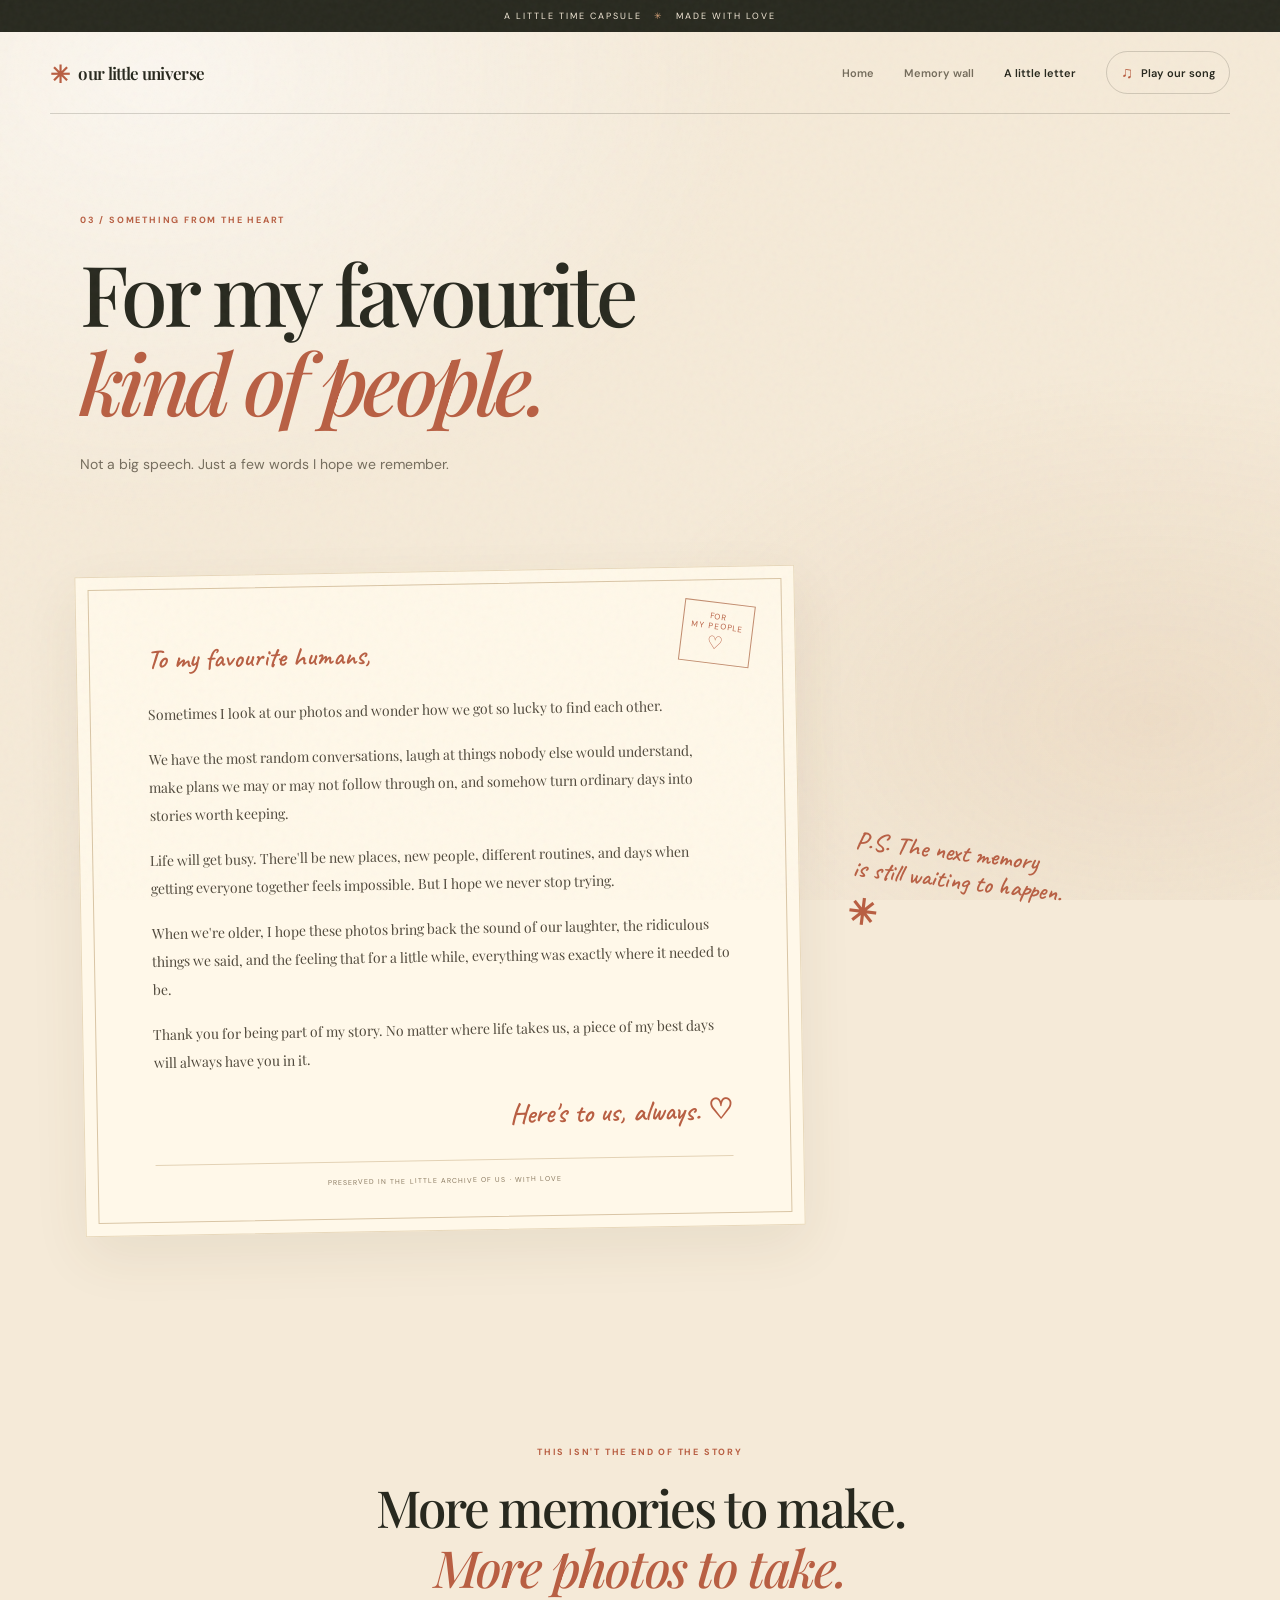
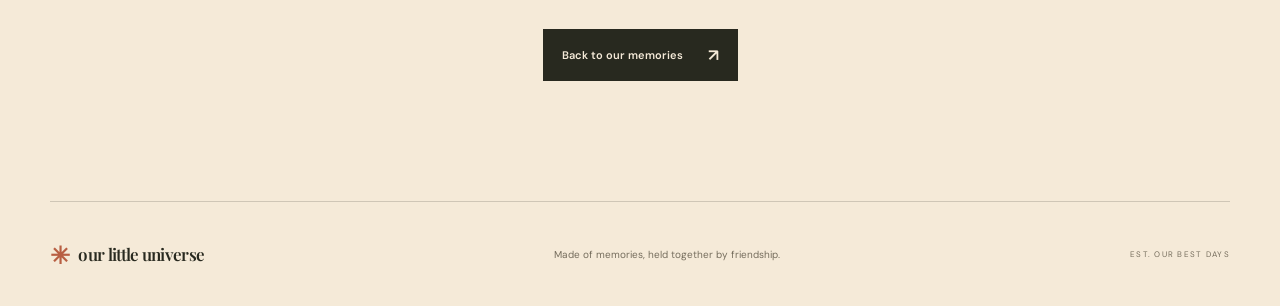
==== letters.html @ 1f37275b "Add friendship memories website" ====
<!DOCTYPE html>
<html lang="en">
<head>
  <meta charset="UTF-8"><meta name="viewport" content="width=device-width, initial-scale=1"><meta name="theme-color" content="#f5ead8">
  <title>A Little Letter — Our Little Universe</title>
  <link rel="preconnect" href="https://fonts.googleapis.com"><link rel="preconnect" href="https://fonts.gstatic.com" crossorigin>
  <link href="https://fonts.googleapis.com/css2?family=DM+Sans:wght@400;500;600;700&family=Playfair+Display:ital,wght@0,500;0,600;0,700;1,500;1,600&family=Caveat:wght@500;600;700&display=swap" rel="stylesheet">
  <link rel="stylesheet" href="style.css"><script src="script.js" defer></script>
</head>
<body data-page="letter">
  <div class="grain" aria-hidden="true"></div><div class="top-note">A LITTLE TIME CAPSULE <span>✳</span> MADE WITH LOVE</div>
  <header class="site-header">
    <a class="brand" href="index.html"><span class="brand-mark">✳</span> our little universe</a>
    <button class="menu-toggle" type="button" aria-label="Open navigation" aria-expanded="false">☰</button>
    <nav class="nav-links"><a href="index.html">Home</a><a href="memories.html">Memory wall</a><a class="active" href="letters.html">A little letter</a><button class="music-button" type="button" data-music-toggle aria-pressed="false"><span class="music-icon">♫</span><span data-music-label>Play our song</span></button></nav>
  </header>
  <main>
    <section class="page-hero letter-hero section-wrap"><p class="eyebrow">03 / SOMETHING FROM THE HEART</p><h1>For my favourite<br><em>kind of people.</em></h1><p>Not a big speech. Just a few words I hope we remember.</p></section>
    <section class="letter-section section-wrap"><article class="letter-paper"><div class="letter-stamp">FOR<br>MY PEOPLE <span>♡</span></div><p class="handwritten letter-date">To my favourite humans,</p><div class="letter-body"><p>Sometimes I look at our photos and wonder how we got so lucky to find each other.</p><p>We have the most random conversations, laugh at things nobody else would understand, make plans we may or may not follow through on, and somehow turn ordinary days into stories worth keeping.</p><p>Life will get busy. There'll be new places, new people, different routines, and days when getting everyone together feels impossible. But I hope we never stop trying.</p><p>When we're older, I hope these photos bring back the sound of our laughter, the ridiculous things we said, and the feeling that for a little while, everything was exactly where it needed to be.</p><p>Thank you for being part of my story. No matter where life takes us, a piece of my best days will always have you in it.</p></div><p class="handwritten letter-signoff">Here's to us, always. <span>♡</span></p><div class="letter-bottom">PRESERVED IN THE LITTLE ARCHIVE OF US · WITH LOVE</div></article><aside class="letter-side-note handwritten">P.S. The next memory<br>is still waiting to happen. <span>✳</span></aside></section>
    <section class="closing section-wrap"><p class="eyebrow">THIS ISN'T THE END OF THE STORY</p><h2>More memories to make.<br><em>More photos to take.</em></h2><a class="button button-dark" href="memories.html">Back to our memories <span>↗</span></a></section>
  </main>
  <footer class="site-footer"><a class="brand" href="index.html"><span class="brand-mark">✳</span> our little universe</a><p>Made of memories, held together by friendship.</p><span class="footer-date">EST. OUR BEST DAYS</span></footer>
  <audio
    id="bgMusic"
    src="music.mp3"
    autoplay
    loop
    preload="auto"
></audio>
</body>
</html>
---- style.css ----
/* OUR LITTLE UNIVERSE — visible by default, so content never disappears if JS fails */
:root{--paper:#f5ead8;--paper2:#fbf5ea;--ink:#28291f;--muted:#756d5d;--rust:#b85f43;--olive:#62674a;--line:rgba(40,41,31,.18);--serif:"Playfair Display",Georgia,serif;--sans:"DM Sans",Arial,sans-serif;--hand:"Caveat",cursive}
*{box-sizing:border-box}html{scroll-behavior:smooth}body{margin:0;background:var(--paper);color:var(--ink);font-family:var(--sans);overflow-x:hidden}body:before{content:"";position:fixed;inset:0;pointer-events:none;z-index:-1;background:radial-gradient(ellipse at 12% 8%,rgba(255,255,255,.6),transparent 38%),radial-gradient(ellipse at 90% 80%,rgba(185,132,81,.12),transparent 34%)}.grain{position:fixed;inset:0;pointer-events:none;z-index:20;opacity:.1;background-image:url("data:image/svg+xml,%3Csvg viewBox='0 0 180 180' xmlns='http://www.w3.org/2000/svg'%3E%3Cfilter id='n'%3E%3CfeTurbulence type='fractalNoise' baseFrequency='.9' numOctaves='3' stitchTiles='stitch'/%3E%3C/filter%3E%3Crect width='100%25' height='100%25' filter='url(%23n)' opacity='.35'/%3E%3C/svg%3E")}.top-note{text-align:center;padding:10px 12px;background:var(--ink);color:var(--paper);font-size:9px;letter-spacing:.22em}.top-note span{color:#d9a47a;margin:0 8px}.site-header{width:min(1180px,calc(100% - 48px));margin:auto;min-height:82px;display:flex;align-items:center;justify-content:space-between;border-bottom:1px solid var(--line);position:relative;z-index:30}.brand{text-decoration:none;color:var(--ink);font:600 17px var(--serif);letter-spacing:-.04em;display:flex;align-items:center;gap:9px;white-space:nowrap}.brand-mark{color:var(--rust);font-size:24px}.nav-links{display:flex;align-items:center;gap:30px}.nav-links a,.music-button{font:600 11px var(--sans);text-decoration:none;color:var(--muted);transition:color .2s}.nav-links a:hover,.nav-links a.active{color:var(--ink)}.music-button{border:1px solid var(--line);border-radius:50px;padding:10px 14px;background:transparent;color:var(--ink);cursor:pointer;display:flex;gap:8px;align-items:center}.music-button:hover{background:var(--paper2)}.music-icon{font-size:16px;color:var(--rust)}.menu-toggle{display:none;border:0;background:transparent;font-size:23px;color:var(--ink)}.section-wrap{width:min(1120px,calc(100% - 48px));margin-inline:auto}.hero{min-height:620px;display:grid;grid-template-columns:1fr 1fr;align-items:center;gap:50px;padding-top:55px;padding-bottom:75px}.eyebrow{font-size:9px;letter-spacing:.2em;font-weight:700;color:var(--rust);margin:0 0 22px}.hero h1,.page-hero h1{font:500 clamp(46px,6vw,78px)/1.06 var(--serif);letter-spacing:-.055em;margin:0}.hero h1 em,.page-hero h1 em,.intro h2 em,.section-heading h2 em,.closing h2 em{font-weight:500;color:var(--rust)}.hero-description,.page-hero>p:not(.eyebrow){font-size:14px;line-height:1.9;color:var(--muted);max-width:430px;margin:25px 0 28px}.hero-actions{display:flex;align-items:center;gap:22px;flex-wrap:wrap}.button{display:inline-flex;align-items:center;gap:25px;text-decoration:none;border:0;padding:15px 19px;font:600 11px var(--sans);transition:transform .2s,background .2s;cursor:pointer}.button:hover{transform:translateY(-3px)}.button-dark{background:var(--ink);color:var(--paper)}.button-dark:hover{background:var(--rust)}.button span{font-size:17px}.text-button{border:0;background:transparent;color:var(--muted);font:600 11px var(--sans);cursor:pointer;padding:8px 0}.handwritten{font-family:var(--hand);font-weight:600;font-size:22px;color:var(--rust)}.hero-scribble{margin-top:42px;transform:rotate(-5deg);width:max-content}.hero-art{height:460px;position:relative;display:flex;align-items:center;justify-content:center}.sun-doodle{position:absolute;top:3px;right:13%;font-size:70px;color:#c58b55;opacity:.75;animation:slow-spin 36s linear infinite}.polaroid{position:absolute;background:#fffdf7;padding:12px 12px 42px;box-shadow:0 15px 35px #51432a25;width:285px;margin:0}.polaroid img{width:100%;height:300px;object-fit:contain;object-position:center;background:#f5ead8;display:block;filter:saturate(.82) sepia(.08)}.polaroid figcaption{font:600 19px var(--hand);text-align:center;padding-top:9px;color:#484438}.polaroid figcaption span{color:var(--rust);float:right}.polaroid-main{z-index:2;left:10%;top:47px}.polaroid-small{width:205px;z-index:3;right:0;bottom:20px;padding:9px 9px 33px}.polaroid-small img{width:100%;height:190px;object-fit:contain;object-position:center;background:#f5ead8}.polaroid-small figcaption{font-size:16px}.tilt-left{transform:rotate(-7deg)}.tilt-right{transform:rotate(9deg)}.tape{position:absolute;width:84px;height:25px;background:#d9b9879c;z-index:4;transform:rotate(-34deg)}.tape-one{top:31px;left:31%}.doodle-heart{position:absolute;bottom:10px;left:2%;font-size:54px;color:var(--rust);transform:rotate(-15deg)}.doodle-star{position:absolute;right:1%;top:100px;font-size:40px;color:var(--olive)}.art-note{position:absolute;left:3%;bottom:57px;transform:rotate(-8deg);font-size:23px;line-height:1}.ticker{overflow:hidden;background:var(--rust);color:#fff1dd;padding:14px 0;white-space:nowrap}.ticker-track{display:flex;width:max-content;animation:marquee 32s linear infinite}.ticker-track span{font-size:10px;font-weight:700;letter-spacing:.18em;padding-right:30px}.intro{padding-top:110px;padding-bottom:100px}.section-kicker{font-size:9px;letter-spacing:.2em;color:var(--muted);border-bottom:1px solid var(--line);padding-bottom:18px}.intro-grid{display:grid;grid-template-columns:1.1fr .9fr;gap:80px;padding-top:35px}.intro h2,.section-heading h2,.closing h2{font:500 clamp(35px,4vw,54px)/1.17 var(--serif);letter-spacing:-.04em;margin:0}.intro-grid>div{padding-top:7px}.intro-grid p{color:var(--muted);font-size:13px;line-height:1.9;margin:0 0 22px;max-width:430px}.underlined-link{color:var(--ink);font-size:11px;font-weight:700;text-decoration:none;border-bottom:1px solid var(--rust);padding-bottom:7px;display:inline-flex;gap:20px}.underlined-link span{color:var(--rust)}.preview-section{padding-bottom:120px}.section-heading{display:flex;justify-content:space-between;align-items:end;gap:25px;margin-bottom:48px}.section-heading .eyebrow{margin-bottom:14px}.preview-grid{display:grid;grid-template-columns:1fr .8fr 1fr;gap:28px;align-items:start}.memory-card{margin:0;position:relative;background:#fffdf7;padding:10px 10px 42px;box-shadow:0 10px 28px #51432a12;transform:rotate(2deg);transition:transform .3s}.memory-card:hover{transform:rotate(0) translateY(-7px)}.memory-card img{width:100%;height:280px;object-fit:contain;object-position:center;background:#e9dcc5;display:block;filter:saturate(.8)}.memory-card-tall img{height:350px}.memory-card-offset{transform:rotate(-3deg);margin-top:55px}.memory-card-offset:hover{transform:rotate(0) translateY(-7px)}.memory-card figcaption{position:absolute;bottom:12px;left:15px;right:15px;font:600 18px var(--hand);color:#484438}.memory-card figcaption span{font:700 9px var(--sans);letter-spacing:.15em;color:var(--rust);margin-right:8px}.quote-band{position:relative;text-align:center;padding:90px 20px 80px;background:#e9dcc5;overflow:hidden}.quote-mark{font:100px/.8 var(--serif);color:var(--rust);opacity:.7}.quote-band blockquote{font:500 clamp(25px,3.8vw,43px)/1.3 var(--serif);letter-spacing:-.03em;margin:15px 0 18px}.quote-band .handwritten{margin:0}.quote-spark{position:absolute;right:12%;top:28%;font-size:64px;color:#c79a61;opacity:.55}.closing{text-align:center;padding-top:115px;padding-bottom:120px}.closing .eyebrow{margin-bottom:20px}.closing h2{margin-bottom:32px}.site-footer{border-top:1px solid var(--line);width:min(1180px,calc(100% - 48px));margin:auto;min-height:105px;display:flex;align-items:center;justify-content:space-between;gap:20px}.site-footer p{font-size:10px;color:var(--muted)}.footer-date{font-size:8px;letter-spacing:.16em;color:var(--muted)}.page-hero{padding-top:100px;padding-bottom:65px;position:relative}.page-hero h1{font-size:clamp(48px,7vw,84px)}.page-hero>p:not(.eyebrow){max-width:480px}.page-hero-sticker{position:absolute;right:7%;bottom:70px;transform:rotate(8deg);font-size:23px}.gallery-section{padding-bottom:110px}.gallery-toolbar{display:flex;justify-content:space-between;border-top:1px solid var(--line);padding:18px 0 26px;font-size:10px;font-weight:700;letter-spacing:.04em}.gallery-toolbar>span:first-child{color:var(--rust)}.gallery-hint{font-weight:500;color:var(--muted)}.memory-wall{columns:3 250px;column-gap:28px}.wall-photo{display:inline-block;width:100%;break-inside:avoid;margin:0 0 28px;background:#fffdf7;padding:10px 10px 37px;box-shadow:0 9px 24px #51432a12;cursor:pointer;position:relative;transition:transform .25s,box-shadow .25s;transform:rotate(var(--tilt,1deg));border:0;text-align:left;color:var(--ink)}.wall-photo:hover{transform:rotate(0) translateY(-5px);box-shadow:0 16px 30px #51432a1d}.wall-photo img{display:block;width:100%;height:auto;max-height:none;object-fit:contain;object-position:center;filter:saturate(.82) sepia(.06)}.wall-photo .wall-caption{display:block;font:600 19px var(--hand);padding:10px 4px 0}.wall-photo .wall-number{position:absolute;right:13px;bottom:14px;color:var(--rust);font-size:9px;letter-spacing:.1em}.gallery-note{text-align:center;margin:40px 0 0}.quote-band-short{padding:70px 20px}.lightbox{display:none;position:fixed;inset:0;z-index:100;background:rgba(29,28,23,.94);align-items:center;justify-content:center;padding:50px 80px;color:#fff}.lightbox.open{display:flex}.lightbox figure{margin:0;text-align:center;max-width:min(850px,85vw);max-height:85vh}.lightbox img{max-width:100%;max-height:72vh;object-fit:contain;display:block;margin:auto;box-shadow:0 15px 45px #0005}.lightbox figcaption{font:600 23px var(--hand);padding-top:14px;color:#f6ead7}.lightbox-close,.lightbox-prev,.lightbox-next{position:absolute;border:1px solid #ffffff55;color:white;background:#ffffff12;border-radius:50%;width:46px;height:46px;font-size:25px;cursor:pointer}.lightbox-close{right:28px;top:25px}.lightbox-prev{left:25px}.lightbox-next{right:25px}.lightbox-counter{position:absolute;bottom:18px;color:#ffffff99;font-size:10px;letter-spacing:.15em}.letter-section{display:grid;grid-template-columns:minmax(0,720px) 1fr;gap:50px;align-items:center;padding-bottom:100px}.letter-paper{position:relative;background:#fff8e9;padding:65px 70px 45px;box-shadow:0 20px 55px #51432a15;border:1px solid #e8d8bb;transform:rotate(-1deg)}.letter-paper:before{content:"";position:absolute;inset:12px;border:1px solid #d9c5a5;pointer-events:none}.letter-stamp{position:absolute;right:42px;top:35px;border:1px solid #c28c6e;color:var(--rust);font-size:8px;letter-spacing:.12em;padding:8px;transform:rotate(8deg);text-align:center}.letter-stamp span{font-size:18px;display:block}.letter-date{font-size:27px;margin:0 0 25px}.letter-body{font:14px/2 var(--serif);color:#514a3d}.letter-body p{margin:0 0 17px}.letter-signoff{font-size:28px;text-align:right;margin:25px 0 28px}.letter-signoff span{color:var(--rust)}.letter-bottom{text-align:center;font-size:7px;letter-spacing:.15em;color:#8a7a60;border-top:1px solid #e3d2b5;padding-top:15px}.letter-side-note{font-size:25px;line-height:1.1;transform:rotate(7deg)}.letter-side-note span{font-size:35px;display:block;margin-top:12px}
/* Animations are progressive enhancement: elements remain visible even if JS does not run. */
.js-ready .reveal{opacity:0;transform:translateY(18px);transition:opacity .7s ease,transform .7s ease}.js-ready .reveal.is-visible{opacity:1;transform:translateY(0)}
@keyframes marquee{to{transform:translateX(-50%)}}@keyframes slow-spin{to{transform:rotate(360deg)}}
@media(prefers-reduced-motion:reduce){*,*:before,*:after{scroll-behavior:auto!important;animation:none!important;transition:none!important}.js-ready .reveal{opacity:1;transform:none}}
@media(max-width:800px){.site-header{width:calc(100% - 32px);min-height:72px}.menu-toggle{display:block;cursor:pointer}.nav-links{display:none;position:absolute;top:71px;left:-1px;right:-1px;background:var(--paper2);padding:22px;border:1px solid var(--line);box-shadow:0 14px 22px #51432a12;align-items:stretch;gap:20px;flex-direction:column}.nav-links.open{display:flex}.nav-links a{font-size:13px}.music-button{align-self:flex-start}.section-wrap{width:calc(100% - 36px)}.hero{grid-template-columns:1fr;gap:10px;padding-top:70px;padding-bottom:55px}.hero h1{font-size:clamp(47px,11vw,70px)}.hero-art{height:440px;max-width:520px;width:100%;margin:auto}.polaroid-main{left:10%;top:38px}.polaroid-small{right:3%;bottom:15px}.intro{padding-top:75px;padding-bottom:75px}.intro-grid{grid-template-columns:1fr;gap:22px}.section-heading{align-items:start;flex-direction:column}.preview-grid{grid-template-columns:1fr 1fr;gap:18px}.memory-card img{height:220px}.memory-card-tall img{height:280px}.memory-card-offset{margin-top:25px}.preview-grid .memory-card:last-child{display:none}.quote-band{padding:70px 20px}.site-footer{width:calc(100% - 36px);padding:22px 0;flex-wrap:wrap}.site-footer p{order:3;width:100%;margin:0}.footer-date{font-size:7px}.page-hero{padding-top:75px}.page-hero-sticker{position:static;display:block;margin-top:30px;width:max-content}.memory-wall{columns:2 150px;column-gap:15px}.wall-photo{margin-bottom:16px;padding:7px 7px 30px}.wall-photo .wall-caption{font-size:16px}.letter-section{grid-template-columns:1fr;gap:28px}.letter-paper{padding:55px 30px 35px}.letter-stamp{right:28px;top:25px}.letter-side-note{justify-self:end}.lightbox{padding:50px 45px}.lightbox-prev{left:8px}.lightbox-next{right:8px}.lightbox-close{right:10px;top:10px}}
@media(max-width:420px){.top-note{font-size:8px;letter-spacing:.14em}.brand{font-size:15px}.hero-art{height:385px}.polaroid{width:245px}.polaroid img{height:255px}.polaroid-small{width:165px}.polaroid-small img{height:155px}.art-note{font-size:19px;bottom:25px}.hero-actions{align-items:flex-start;flex-direction:column;gap:12px}.preview-grid{grid-template-columns:1fr}.preview-grid .memory-card:last-child{display:block}.memory-card-offset{margin-top:0}.memory-card img,.memory-card-tall img{height:300px}.memory-wall{columns:2 130px;column-gap:10px}.wall-photo .wall-caption{font-size:14px}.letter-paper{padding:52px 22px 30px}.letter-stamp{font-size:7px;right:22px}.letter-date{font-size:24px}.letter-body{font-size:13px}.lightbox{padding:45px 35px}.lightbox-prev,.lightbox-next{width:34px;height:34px;font-size:19px}}
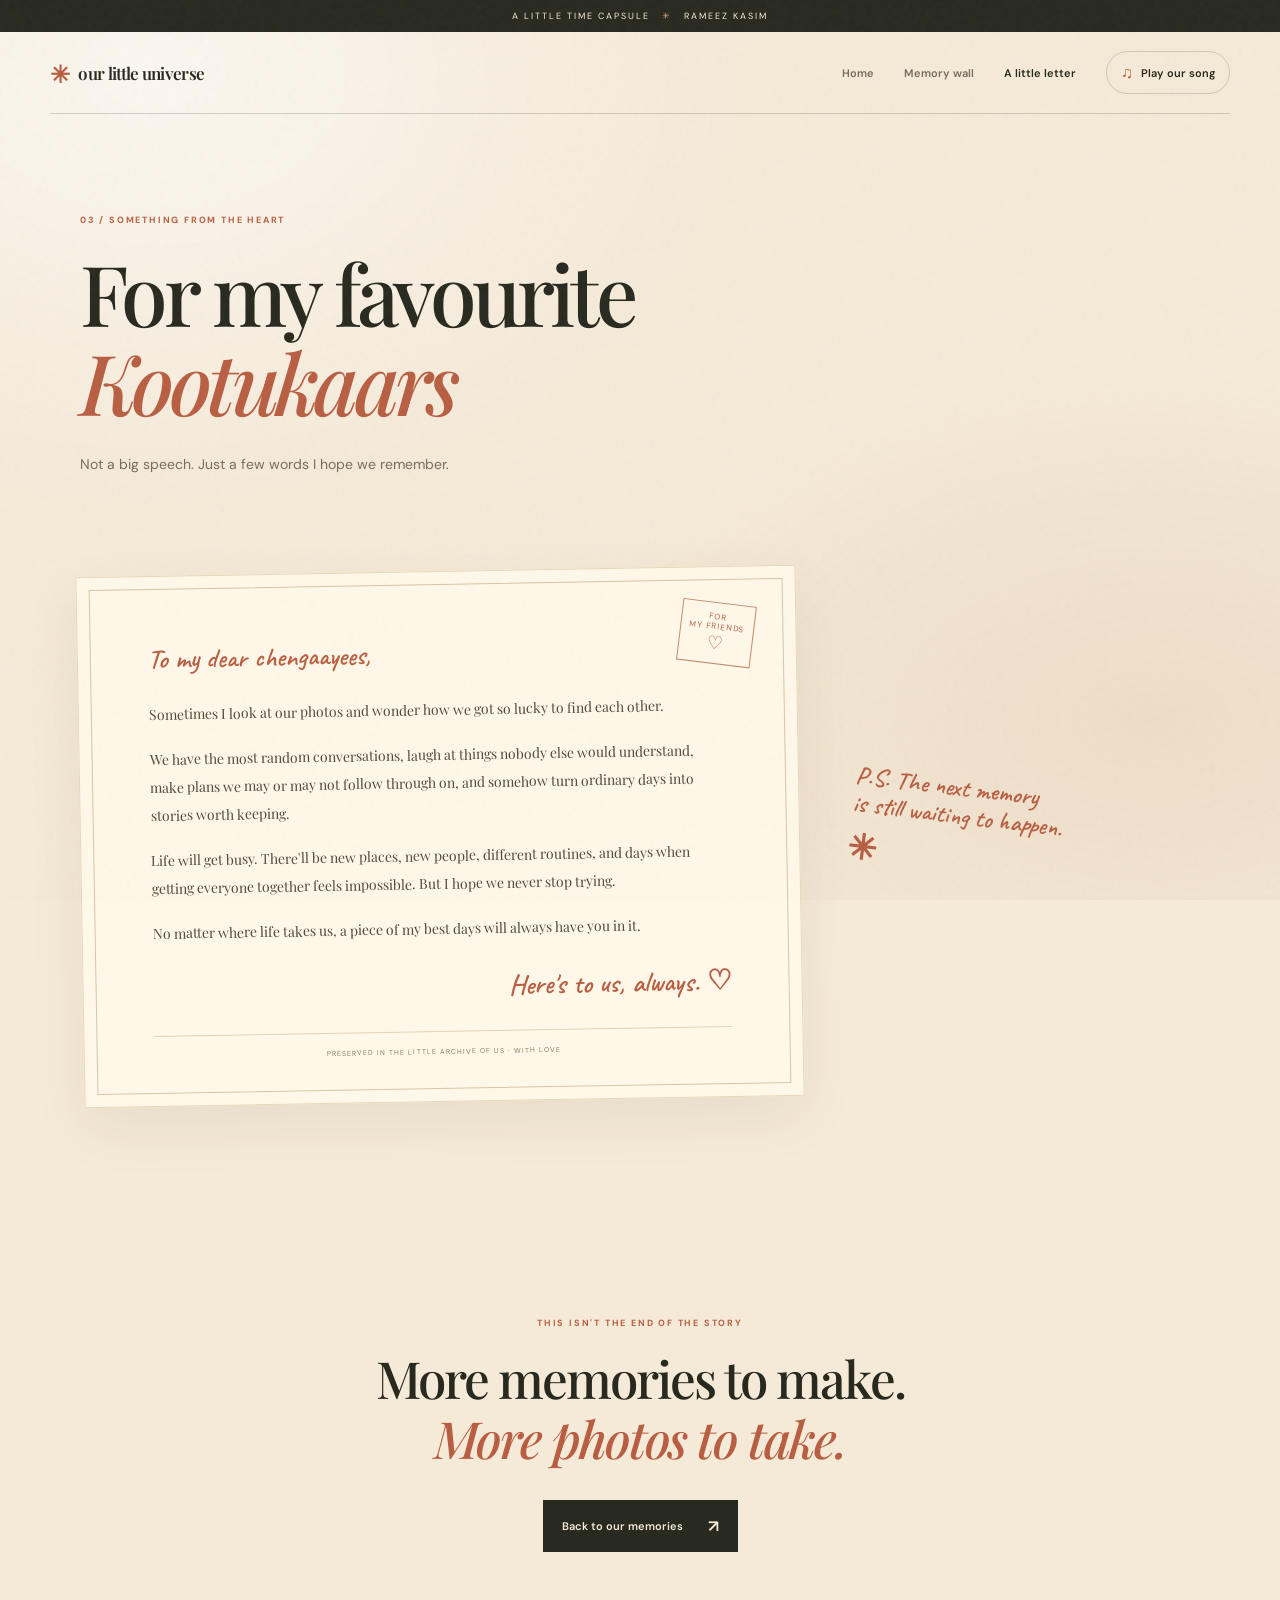
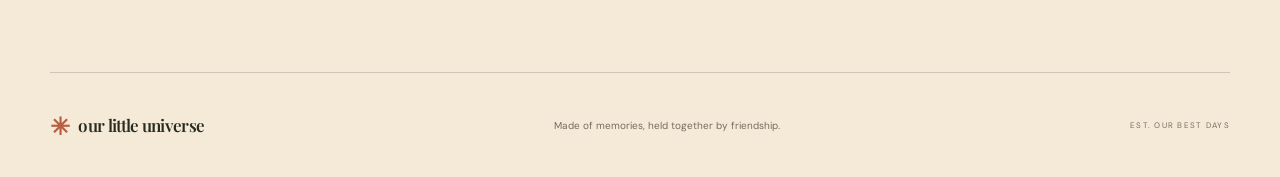
==== commit cc5c226b: "Update memories website and photos" ====
--- a/letters.html
+++ b/letters.html
@@ -8,15 +8,15 @@
   <link rel="stylesheet" href="style.css"><script src="script.js" defer></script>
 </head>
 <body data-page="letter">
-  <div class="grain" aria-hidden="true"></div><div class="top-note">A LITTLE TIME CAPSULE <span>✳</span> MADE WITH LOVE</div>
+  <div class="grain" aria-hidden="true"></div><div class="top-note">A LITTLE TIME CAPSULE <span>✳</span> RAMEEZ KASIM</div>
   <header class="site-header">
     <a class="brand" href="index.html"><span class="brand-mark">✳</span> our little universe</a>
     <button class="menu-toggle" type="button" aria-label="Open navigation" aria-expanded="false">☰</button>
     <nav class="nav-links"><a href="index.html">Home</a><a href="memories.html">Memory wall</a><a class="active" href="letters.html">A little letter</a><button class="music-button" type="button" data-music-toggle aria-pressed="false"><span class="music-icon">♫</span><span data-music-label>Play our song</span></button></nav>
   </header>
   <main>
-    <section class="page-hero letter-hero section-wrap"><p class="eyebrow">03 / SOMETHING FROM THE HEART</p><h1>For my favourite<br><em>kind of people.</em></h1><p>Not a big speech. Just a few words I hope we remember.</p></section>
-    <section class="letter-section section-wrap"><article class="letter-paper"><div class="letter-stamp">FOR<br>MY PEOPLE <span>♡</span></div><p class="handwritten letter-date">To my favourite humans,</p><div class="letter-body"><p>Sometimes I look at our photos and wonder how we got so lucky to find each other.</p><p>We have the most random conversations, laugh at things nobody else would understand, make plans we may or may not follow through on, and somehow turn ordinary days into stories worth keeping.</p><p>Life will get busy. There'll be new places, new people, different routines, and days when getting everyone together feels impossible. But I hope we never stop trying.</p><p>When we're older, I hope these photos bring back the sound of our laughter, the ridiculous things we said, and the feeling that for a little while, everything was exactly where it needed to be.</p><p>Thank you for being part of my story. No matter where life takes us, a piece of my best days will always have you in it.</p></div><p class="handwritten letter-signoff">Here's to us, always. <span>♡</span></p><div class="letter-bottom">PRESERVED IN THE LITTLE ARCHIVE OF US · WITH LOVE</div></article><aside class="letter-side-note handwritten">P.S. The next memory<br>is still waiting to happen. <span>✳</span></aside></section>
+    <section class="page-hero letter-hero section-wrap"><p class="eyebrow">03 / SOMETHING FROM THE HEART</p><h1>For my favourite<br><em>Kootukaars</em></h1><p>Not a big speech. Just a few words I hope we remember.</p></section>
+    <section class="letter-section section-wrap"><article class="letter-paper"><div class="letter-stamp">FOR<br>MY FRIENDS <span>♡</span></div><p class="handwritten letter-date">To my dear chengaayees,</p><div class="letter-body"><p>Sometimes I look at our photos and wonder how we got so lucky to find each other.</p><p>We have the most random conversations, laugh at things nobody else would understand, make plans we may or may not follow through on, and somehow turn ordinary days into stories worth keeping.</p><p>Life will get busy. There'll be new places, new people, different routines, and days when getting everyone together feels impossible. But I hope we never stop trying.</p><p>No matter where life takes us, a piece of my best days will always have you in it.</p></div><p class="handwritten letter-signoff">Here's to us, always. <span>♡</span></p><div class="letter-bottom">PRESERVED IN THE LITTLE ARCHIVE OF US · WITH LOVE</div></article><aside class="letter-side-note handwritten">P.S. The next memory<br>is still waiting to happen. <span>✳</span></aside></section>
     <section class="closing section-wrap"><p class="eyebrow">THIS ISN'T THE END OF THE STORY</p><h2>More memories to make.<br><em>More photos to take.</em></h2><a class="button button-dark" href="memories.html">Back to our memories <span>↗</span></a></section>
   </main>
   <footer class="site-footer"><a class="brand" href="index.html"><span class="brand-mark">✳</span> our little universe</a><p>Made of memories, held together by friendship.</p><span class="footer-date">EST. OUR BEST DAYS</span></footer>
--- a/style.css
+++ b/style.css
@@ -7,3 +7,203 @@
 @media(prefers-reduced-motion:reduce){*,*:before,*:after{scroll-behavior:auto!important;animation:none!important;transition:none!important}.js-ready .reveal{opacity:1;transform:none}}
 @media(max-width:800px){.site-header{width:calc(100% - 32px);min-height:72px}.menu-toggle{display:block;cursor:pointer}.nav-links{display:none;position:absolute;top:71px;left:-1px;right:-1px;background:var(--paper2);padding:22px;border:1px solid var(--line);box-shadow:0 14px 22px #51432a12;align-items:stretch;gap:20px;flex-direction:column}.nav-links.open{display:flex}.nav-links a{font-size:13px}.music-button{align-self:flex-start}.section-wrap{width:calc(100% - 36px)}.hero{grid-template-columns:1fr;gap:10px;padding-top:70px;padding-bottom:55px}.hero h1{font-size:clamp(47px,11vw,70px)}.hero-art{height:440px;max-width:520px;width:100%;margin:auto}.polaroid-main{left:10%;top:38px}.polaroid-small{right:3%;bottom:15px}.intro{padding-top:75px;padding-bottom:75px}.intro-grid{grid-template-columns:1fr;gap:22px}.section-heading{align-items:start;flex-direction:column}.preview-grid{grid-template-columns:1fr 1fr;gap:18px}.memory-card img{height:220px}.memory-card-tall img{height:280px}.memory-card-offset{margin-top:25px}.preview-grid .memory-card:last-child{display:none}.quote-band{padding:70px 20px}.site-footer{width:calc(100% - 36px);padding:22px 0;flex-wrap:wrap}.site-footer p{order:3;width:100%;margin:0}.footer-date{font-size:7px}.page-hero{padding-top:75px}.page-hero-sticker{position:static;display:block;margin-top:30px;width:max-content}.memory-wall{columns:2 150px;column-gap:15px}.wall-photo{margin-bottom:16px;padding:7px 7px 30px}.wall-photo .wall-caption{font-size:16px}.letter-section{grid-template-columns:1fr;gap:28px}.letter-paper{padding:55px 30px 35px}.letter-stamp{right:28px;top:25px}.letter-side-note{justify-self:end}.lightbox{padding:50px 45px}.lightbox-prev{left:8px}.lightbox-next{right:8px}.lightbox-close{right:10px;top:10px}}
 @media(max-width:420px){.top-note{font-size:8px;letter-spacing:.14em}.brand{font-size:15px}.hero-art{height:385px}.polaroid{width:245px}.polaroid img{height:255px}.polaroid-small{width:165px}.polaroid-small img{height:155px}.art-note{font-size:19px;bottom:25px}.hero-actions{align-items:flex-start;flex-direction:column;gap:12px}.preview-grid{grid-template-columns:1fr}.preview-grid .memory-card:last-child{display:block}.memory-card-offset{margin-top:0}.memory-card img,.memory-card-tall img{height:300px}.memory-wall{columns:2 130px;column-gap:10px}.wall-photo .wall-caption{font-size:14px}.letter-paper{padding:52px 22px 30px}.letter-stamp{font-size:7px;right:22px}.letter-date{font-size:24px}.letter-body{font-size:13px}.lightbox{padding:45px 35px}.lightbox-prev,.lightbox-next{width:34px;height:34px;font-size:19px}}
+
+
+/* HIGH-VISIBILITY MEMORY WALL CARD — beside the featured photographs */
+.preview-grid.with-memory-cta {
+  display: grid;
+  grid-template-columns: repeat(4, minmax(0, 1fr));
+  gap: 22px;
+  align-items: stretch;
+}
+.gallery-cta-card {
+  display: flex; position: relative; min-height: 330px; flex-direction: column;
+  justify-content: center; align-items: flex-start; gap: 14px;
+  padding: 25px 21px; overflow: hidden; color: #fff8eb; background: #28291f;
+  border: 1px solid rgba(255,255,255,.22); text-decoration: none;
+  box-shadow: 0 15px 35px rgba(40,41,31,.20);
+  transform: rotate(1.5deg);
+  transition: transform .25s ease, background .25s ease, box-shadow .25s ease;
+}
+.gallery-cta-card::before { content:""; position:absolute; inset:10px; border:1px solid rgba(245,234,216,.35); pointer-events:none; }
+.gallery-cta-card:hover, .gallery-cta-card:focus-visible {
+  background:#b85f43; transform:rotate(0) translateY(-7px);
+  box-shadow:0 20px 40px rgba(40,41,31,.27);
+}
+.gallery-cta-card:focus-visible { outline:3px solid #b85f43; outline-offset:5px; }
+.gallery-cta-spark { position:absolute; top:14px; right:17px; font-size:32px; color:#e8bd8e; }
+.gallery-cta-heart { font-size:36px; line-height:1; color:#e8a084; }
+.gallery-cta-eyebrow { font-size:8px; line-height:1.5; letter-spacing:.15em; font-weight:700; color:#e8bd8e; }
+.gallery-cta-card strong { font:500 clamp(27px,2.2vw,36px)/1.08 var(--serif); letter-spacing:-.04em; }
+.gallery-cta-card strong em { color:#e8a084; font-weight:500; }
+.gallery-cta-copy { font-size:11px; line-height:1.7; color:#e6dbc8; }
+.gallery-cta-action { display:flex; align-items:center; justify-content:space-between; gap:8px; width:100%; margin-top:5px; padding-top:12px; border-top:1px solid rgba(245,234,216,.35); font-size:8px; line-height:1.4; font-weight:700; letter-spacing:.06em; }
+.gallery-cta-action b { font-size:20px; color:#e8bd8e; }
+@media(max-width:1050px) {
+  .preview-grid.with-memory-cta { grid-template-columns:repeat(2,minmax(0,1fr)); }
+  .gallery-cta-card { min-height:270px; }
+}
+@media(max-width:800px) {
+  .preview-grid.with-memory-cta { grid-template-columns:repeat(2,minmax(0,1fr)); }
+  .gallery-cta-card { grid-column:1/-1; grid-row:1; min-height:220px; transform:none; }
+  .preview-grid.with-memory-cta .memory-card:last-child { display:block; }
+}
+@media(max-width:480px) {
+  .preview-grid.with-memory-cta { grid-template-columns:1fr; }
+  .gallery-cta-card { min-height:210px; padding:24px; }
+}
+
+/* Letter page invitation on the memory wall */
+.letter-invite {
+  display:flex; align-items:center; justify-content:space-between; gap:32px;
+  margin:30px auto 75px; padding:38px 40px; background:#e9dcc5;
+  border:1px solid rgba(40,41,31,.12);
+}
+.letter-invite-copy { max-width:560px; }
+.letter-invite-copy .eyebrow { margin-bottom:12px; }
+.letter-invite-copy h2 { margin:0; font:500 clamp(30px,4vw,46px)/1.15 var(--serif); letter-spacing:-.04em; }
+.letter-invite-copy h2 em { color:var(--rust); }
+.letter-invite-copy p:last-child { margin:14px 0 0; color:var(--muted); font-size:13px; line-height:1.8; }
+.letter-invite-button {
+  display:flex; align-items:center; gap:14px; min-width:290px; max-width:100%;
+  padding:18px; color:#fff8eb; background:#28291f; text-decoration:none;
+  box-shadow:0 10px 22px rgba(40,41,31,.18);
+  transition:transform .25s ease,background .25s ease,box-shadow .25s ease;
+}
+.letter-invite-button:hover { background:#b85f43; transform:translateY(-4px); box-shadow:0 14px 28px rgba(40,41,31,.23); }
+.letter-invite-icon { font-size:29px; color:#e8a084; }
+.letter-invite-button>span:nth-child(2) { display:flex; flex:1; flex-direction:column; gap:6px; }
+.letter-invite-button strong { font:700 10px var(--sans); letter-spacing:.12em; }
+.letter-invite-button small { color:#dfd2bc; font:400 10px/1.5 var(--sans); }
+.letter-invite-arrow { font-size:22px; color:#e8bd8e; }
+@media(max-width:800px) {
+  .letter-invite { align-items:flex-start; flex-direction:column; padding:26px 22px; gap:22px; }
+  .letter-invite-button { min-width:0; width:100%; }
+}
+
+
+/* Prominent memory wall CTA card beside featured images */
+.preview-grid.with-memory-cta {
+  display: grid;
+  grid-template-columns: repeat(4, minmax(0, 1fr));
+  gap: 22px;
+  align-items: stretch;
+}
+.gallery-cta-card {
+  display: flex; position: relative; min-height: 330px; flex-direction: column;
+  justify-content: center; align-items: flex-start; gap: 14px;
+  padding: 25px 21px; overflow: hidden; color: #fff8eb; background: #28291f;
+  border: 1px solid rgba(255,255,255,.22); text-decoration: none;
+  box-shadow: 0 15px 35px rgba(40,41,31,.20);
+  transform: rotate(1.5deg);
+  transition: transform .25s ease, background .25s ease, box-shadow .25s ease;
+}
+.gallery-cta-card::before { content:""; position:absolute; inset:10px; border:1px solid rgba(245,234,216,.35); pointer-events:none; }
+.gallery-cta-card:hover, .gallery-cta-card:focus-visible {
+  background:#b85f43; transform:rotate(0) translateY(-7px);
+  box-shadow:0 20px 40px rgba(40,41,31,.27);
+}
+.gallery-cta-card:focus-visible { outline:3px solid #b85f43; outline-offset:5px; }
+.gallery-cta-spark { position:absolute; top:14px; right:17px; font-size:32px; color:#e8bd8e; }
+.gallery-cta-heart { font-size:36px; line-height:1; color:#e8a084; }
+.gallery-cta-eyebrow { font-size:8px; line-height:1.5; letter-spacing:.15em; font-weight:700; color:#e8bd8e; }
+.gallery-cta-card strong { font:500 clamp(27px,2.2vw,36px)/1.08 var(--serif); letter-spacing:-.04em; }
+.gallery-cta-card strong em { color:#e8a084; font-weight:500; }
+.gallery-cta-copy { font-size:11px; line-height:1.7; color:#e6dbc8; }
+.gallery-cta-action { display:flex; align-items:center; justify-content:space-between; gap:8px; width:100%; margin-top:5px; padding-top:12px; border-top:1px solid rgba(245,234,216,.35); font-size:8px; line-height:1.4; font-weight:700; letter-spacing:.06em; }
+.gallery-cta-action b { font-size:20px; color:#e8bd8e; }
+@media(max-width:1050px) {
+  .preview-grid.with-memory-cta { grid-template-columns:repeat(2,minmax(0,1fr)); }
+  .gallery-cta-card { min-height:270px; }
+}
+@media(max-width:800px) {
+  .preview-grid.with-memory-cta { grid-template-columns:repeat(2,minmax(0,1fr)); }
+  .gallery-cta-card { grid-column:1/-1; grid-row:1; min-height:220px; transform:none; }
+  .preview-grid.with-memory-cta .memory-card:last-child { display:block; }
+}
+@media(max-width:480px) {
+  .preview-grid.with-memory-cta { grid-template-columns:1fr; }
+  .gallery-cta-card { min-height:210px; padding:24px; }
+}
+
+/* Letter-page invitation on the memory wall */
+.letter-invite {
+  display:flex; align-items:center; justify-content:space-between; gap:32px;
+  margin:30px auto 75px; padding:38px 40px; background:#e9dcc5;
+  border:1px solid rgba(40,41,31,.12);
+}
+.letter-invite-copy { max-width:560px; }
+.letter-invite-copy .eyebrow { margin-bottom:12px; }
+.letter-invite-copy h2 { margin:0; font:500 clamp(30px,4vw,46px)/1.15 var(--serif); letter-spacing:-.04em; }
+.letter-invite-copy h2 em { color:var(--rust); }
+.letter-invite-copy p:last-child { margin:14px 0 0; color:var(--muted); font-size:13px; line-height:1.8; }
+.letter-invite-button {
+  display:flex; align-items:center; gap:14px; min-width:290px; max-width:100%;
+  padding:18px; color:#fff8eb; background:#28291f; text-decoration:none;
+  box-shadow:0 10px 22px rgba(40,41,31,.18);
+  transition:transform .25s ease,background .25s ease,box-shadow .25s ease;
+}
+.letter-invite-button:hover { background:#b85f43; transform:translateY(-4px); box-shadow:0 14px 28px rgba(40,41,31,.23); }
+.letter-invite-icon { font-size:29px; color:#e8a084; }
+.letter-invite-button>span:nth-child(2) { display:flex; flex:1; flex-direction:column; gap:6px; }
+.letter-invite-button strong { font:700 10px var(--sans); letter-spacing:.12em; }
+.letter-invite-button small { color:#dfd2bc; font:400 10px/1.5 var(--sans); }
+.letter-invite-arrow { font-size:22px; color:#e8bd8e; }
+@media(max-width:800px) {
+  .letter-invite { align-items:flex-start; flex-direction:column; padding:26px 22px; gap:22px; }
+  .letter-invite-button { min-width:0; width:100%; }
+}
+
+
+/* Styles for the homepage memory call-to-action card */
+.preview-grid.preview-grid-with-cta { grid-template-columns: repeat(4, minmax(0, 1fr)); gap: 22px; align-items: stretch; }
+.memory-cta-card { position:relative; display:flex; flex-direction:column; justify-content:center; align-items:flex-start; gap:14px; min-width:0; min-height:330px; padding:25px 21px; overflow:hidden; color:#fff8eb; background:var(--ink); border:1px solid rgba(255,255,255,.22); box-shadow:0 15px 35px rgba(40,41,31,.20); transform:rotate(1.5deg); transition:transform .25s ease,background .25s ease,box-shadow .25s ease; }
+.memory-cta-card::before { content:""; position:absolute; inset:10px; border:1px solid rgba(245,234,216,.35); pointer-events:none; }
+.memory-cta-card:hover { background:var(--rust); transform:rotate(0) translateY(-7px); box-shadow:0 20px 40px rgba(40,41,31,.27); }
+.memory-cta-card>.eyebrow { color:#e8bd8e; margin:0; font-size:8px; line-height:1.5; }
+.memory-cta-card h3 { margin:0; font:500 clamp(25px,2.2vw,34px)/1.08 var(--serif); letter-spacing:-.04em; }
+.memory-cta-card h3 em { color:#e8a084; font-weight:500; }
+.memory-cta-description { margin:0; color:#e6dbc8; font-size:11px; line-height:1.7; }
+.memory-cta { display:flex; align-items:center; gap:9px; width:100%; margin-top:5px; padding-top:12px; border-top:1px solid rgba(245,234,216,.35); color:#fff8eb; text-decoration:none; }
+.cta-icon { color:#e8a084; font-size:28px; }
+.cta-text { display:flex; flex:1; flex-direction:column; gap:5px; min-width:0; }
+.cta-text strong { font:700 9px var(--sans); letter-spacing:.06em; }
+.cta-text small { color:#dfd2bc; font:400 10px/1.4 var(--sans); }
+.cta-arrow { color:#e8bd8e; font-size:22px; }
+.memory-cta-doodle { position:absolute; top:14px; right:17px; color:#e8bd8e; font-size:27px; pointer-events:none; }
+@media(max-width:1050px) { .preview-grid.preview-grid-with-cta { grid-template-columns:repeat(2,minmax(0,1fr)); } .memory-cta-card { min-height:270px; } }
+@media(max-width:800px) { .preview-grid.preview-grid-with-cta { grid-template-columns:repeat(2,minmax(0,1fr)); } .memory-cta-card { grid-column:1/-1; grid-row:1; min-height:220px; transform:none; } }
+@media(max-width:480px) { .preview-grid.preview-grid-with-cta { grid-template-columns:1fr; } .memory-cta-card { min-height:210px; padding:24px; } }
+
+/* Mobile adjustment: keep the memory invitation below the photos and highlight its button. */
+@media (max-width: 800px) {
+  .preview-grid.preview-grid-with-cta .memory-cta-card {
+    grid-row: auto;
+    order: 10;
+    margin-top: 12px;
+  }
+}
+
+.memory-cta {
+  position: relative;
+  z-index: 1;
+  border: 1px solid #e8a084;
+  border-radius: 8px;
+  padding: 13px 12px;
+  margin-top: 8px;
+  background: #b85f43;
+  box-shadow: 0 5px 0 rgba(0, 0, 0, .16);
+  transition: background .2s ease, transform .2s ease, box-shadow .2s ease;
+}
+.memory-cta:hover,
+.memory-cta:focus-visible {
+  background: #d27656;
+  transform: translateY(-2px);
+  box-shadow: 0 7px 0 rgba(0, 0, 0, .16);
+  outline: 2px solid #e8bd8e;
+  outline-offset: 3px;
+}
+.memory-cta .cta-icon,
+.memory-cta .cta-arrow { color: #fff1dd; }
+.memory-cta .cta-text strong { color: #fff8eb; }
+.memory-cta .cta-text small { color: #fff1dd; }
